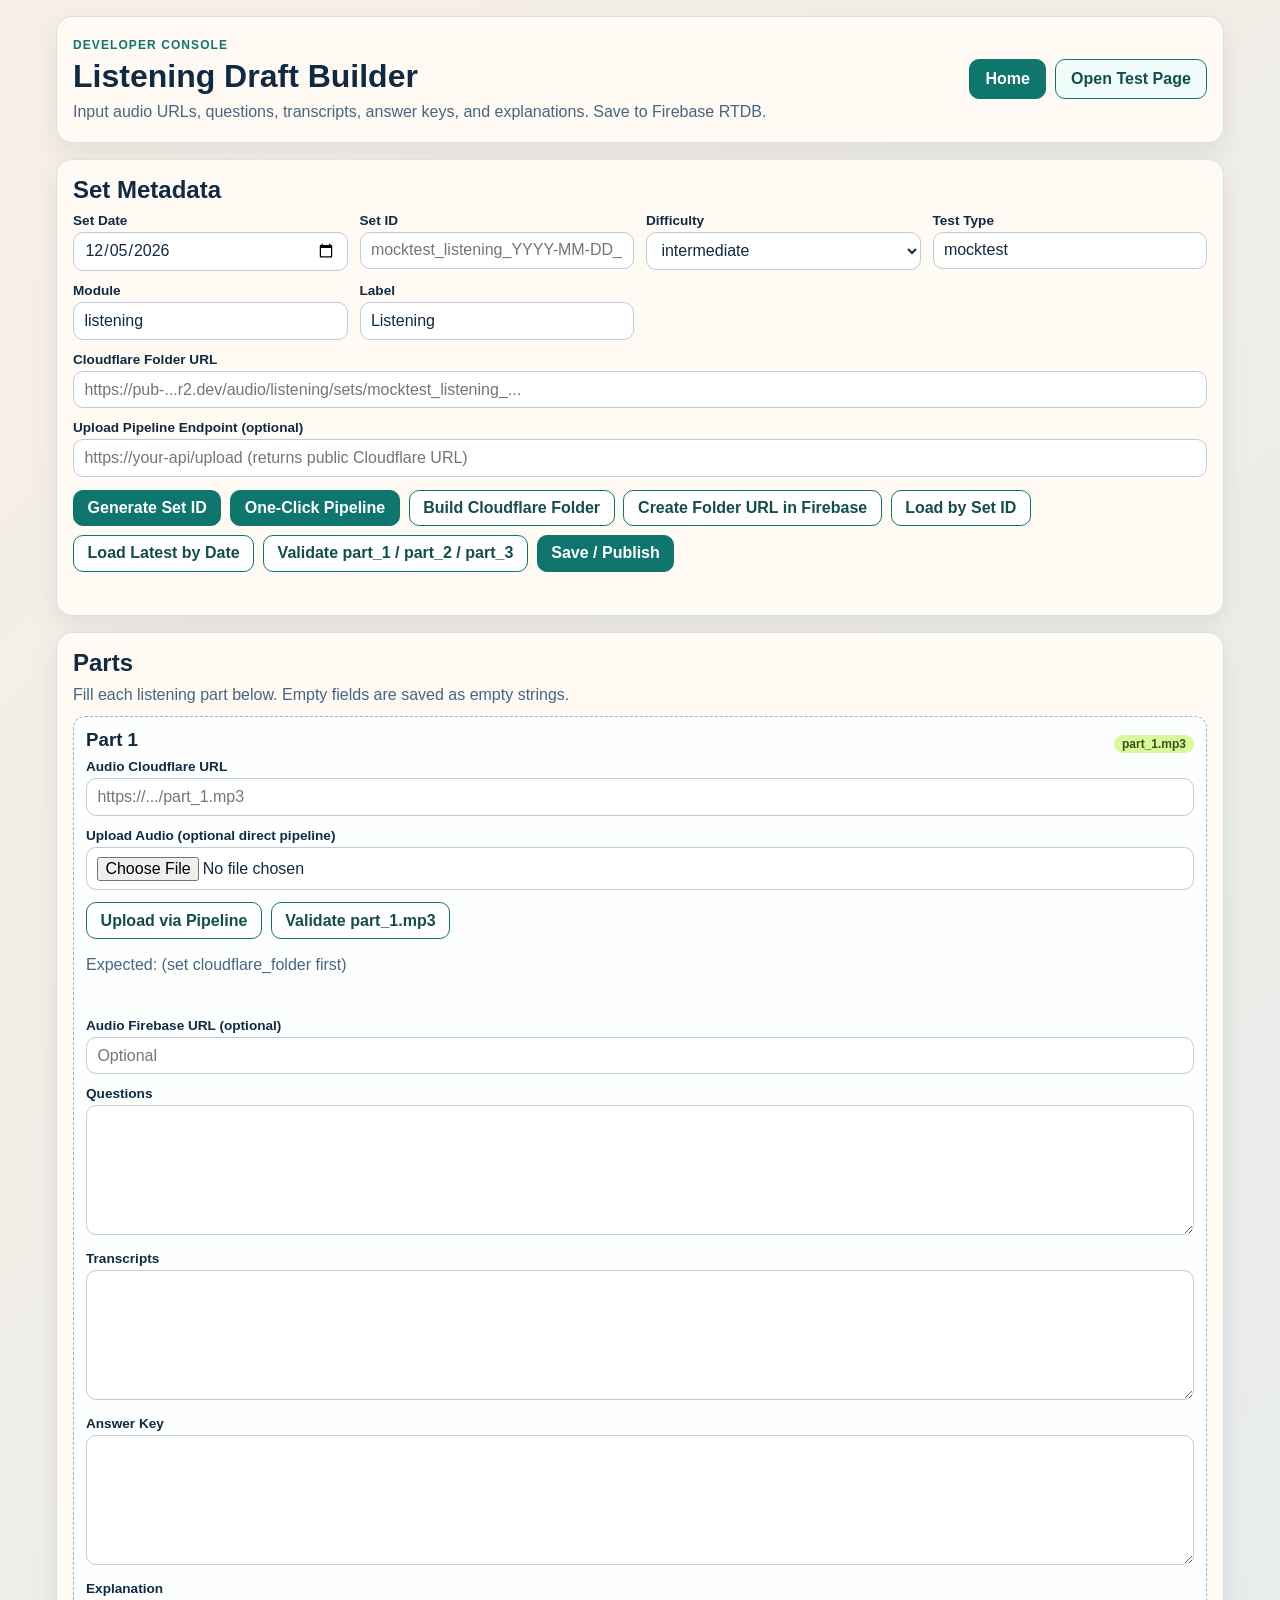
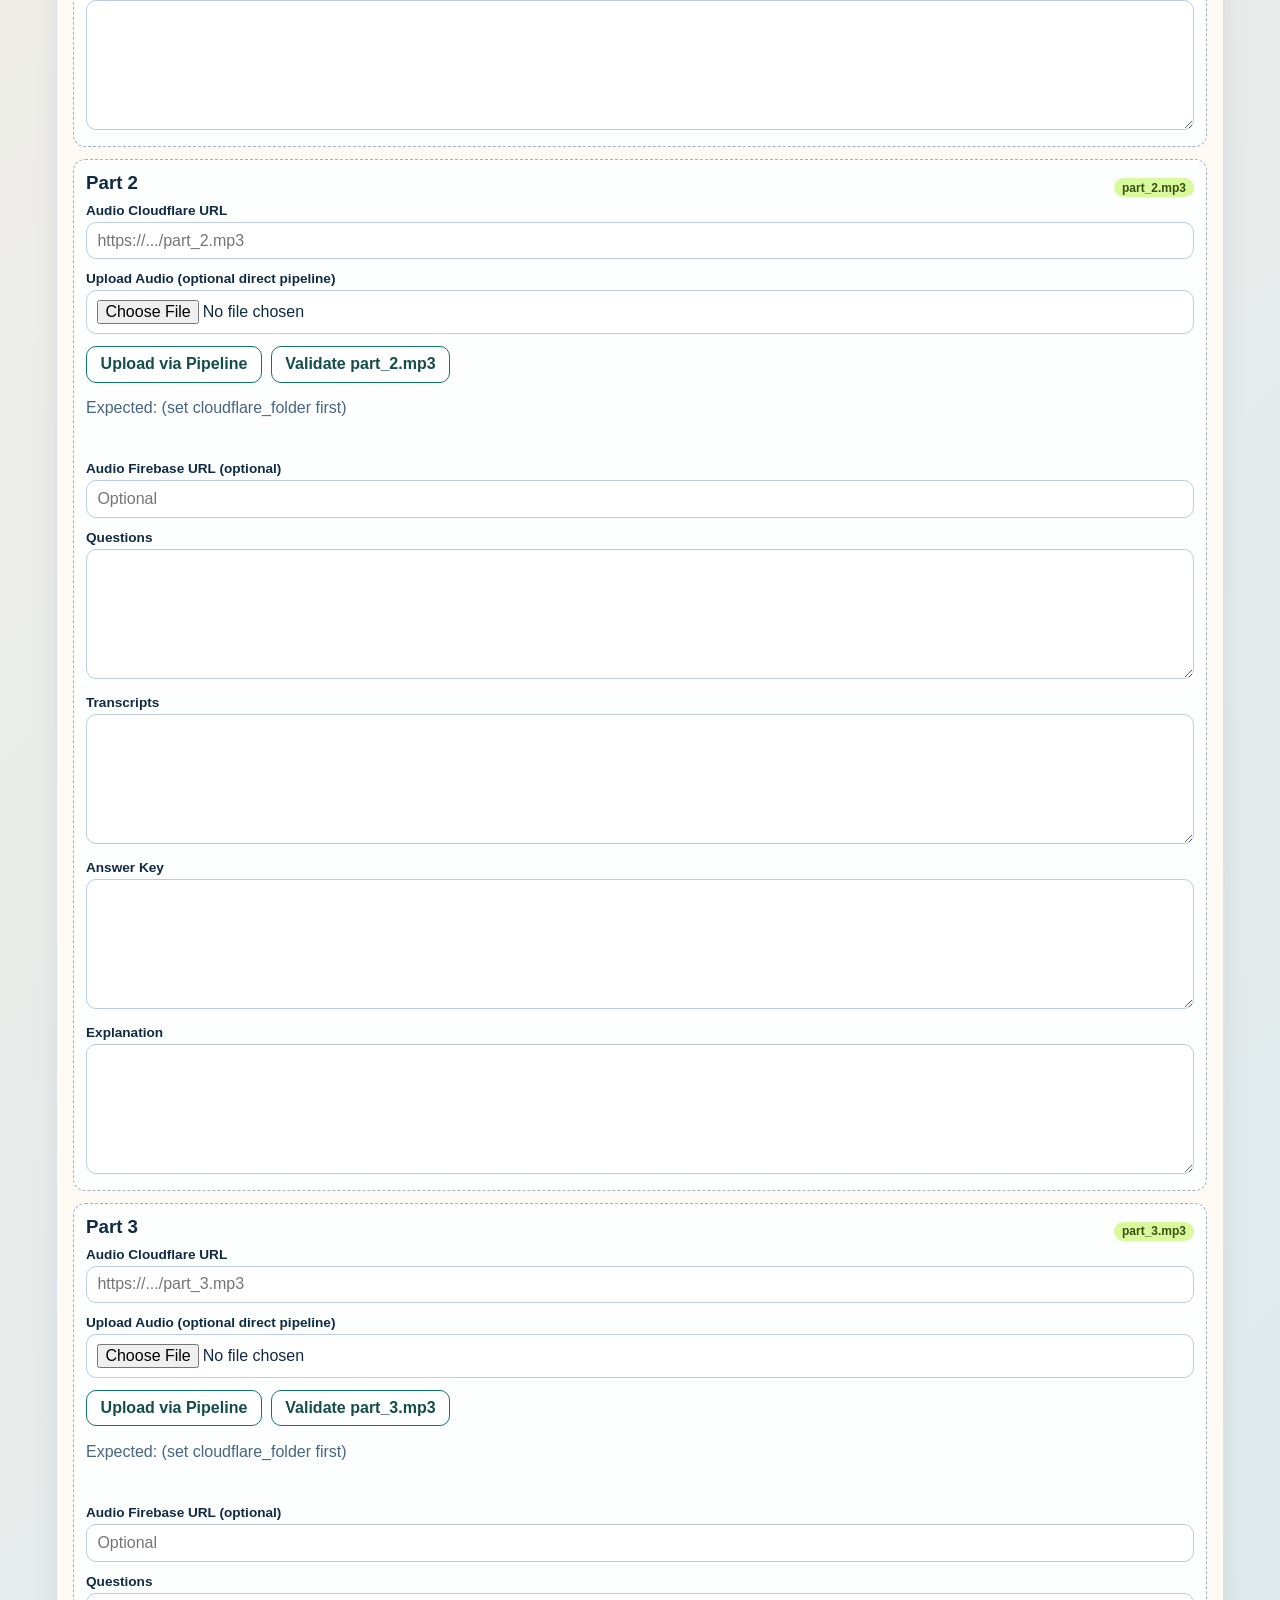
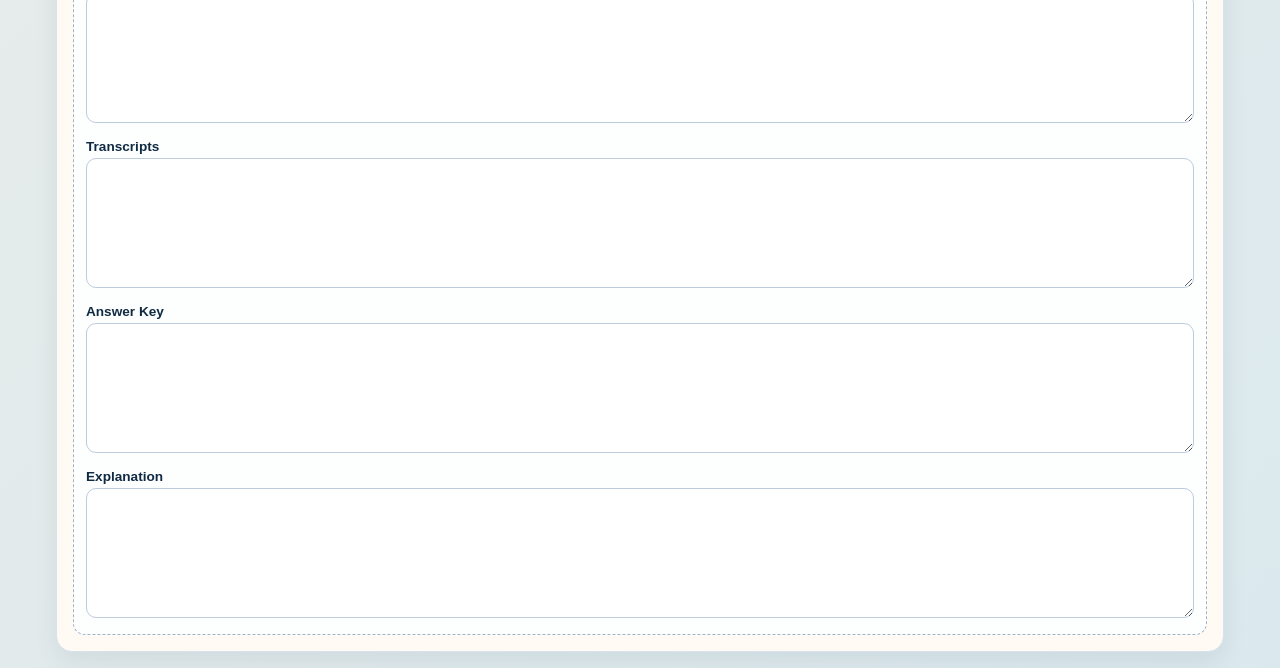
==== developer.html @ b763cd2a "1" ====
<!doctype html>
<html lang="en">
<head>
  <meta charset="UTF-8" />
  <meta name="viewport" content="width=device-width, initial-scale=1.0" />
  <title>TOEFL Listening Developer</title>
  <link rel="stylesheet" href="styles.css" />
</head>
<body>
  <main class="page-shell">
    <header class="page-header card">
      <div>
        <p class="eyebrow">Developer Console</p>
        <h1>Listening Draft Builder</h1>
        <p class="muted">Input audio URLs, questions, transcripts, answer keys, and explanations. Save to Firebase RTDB.</p>
      </div>
      <div class="actions">
        <a class="btn alt" href="index.html">Home</a>
        <a class="btn btn-secondary" id="openTestLink" href="test.html" target="_blank" rel="noopener">Open Test Page</a>
      </div>
    </header>

    <section class="grid">
      <article class="card">
        <h2>Set Metadata</h2>
        <div class="form-grid" id="metaForm">
          <div>
            <label for="setDate">Set Date</label>
            <input id="setDate" type="date" />
          </div>
          <div>
            <label for="setId">Set ID</label>
            <input id="setId" placeholder="mocktest_listening_YYYY-MM-DD_..." />
          </div>
          <div>
            <label for="difficulty">Difficulty</label>
            <select id="difficulty">
              <option>easy</option>
              <option selected>intermediate</option>
              <option>hard</option>
            </select>
          </div>
          <div>
            <label for="testType">Test Type</label>
            <input id="testType" value="mocktest" />
          </div>
          <div>
            <label for="module">Module</label>
            <input id="module" value="listening" />
          </div>
          <div>
            <label for="label">Label</label>
            <input id="label" value="Listening" />
          </div>
          <div class="full">
            <label for="cloudflareFolder">Cloudflare Folder URL</label>
            <input id="cloudflareFolder" placeholder="https://pub-...r2.dev/audio/listening/sets/mocktest_listening_..." />
          </div>
          <div class="full">
            <label for="uploadEndpoint">Upload Pipeline Endpoint (optional)</label>
            <input id="uploadEndpoint" placeholder="https://your-api/upload (returns public Cloudflare URL)" />
          </div>
        </div>

        <div class="actions" style="margin-top: 0.8rem;">
          <button id="btnGenerateId" type="button">Generate Set ID</button>
          <button id="btnOneClickPipeline" type="button">One-Click Pipeline</button>
          <button class="alt" id="btnBuildFolder" type="button">Build Cloudflare Folder</button>
          <button class="alt" id="btnCreateFolderDraft" type="button">Create Folder URL in Firebase</button>
          <button class="alt" id="btnLoadById" type="button">Load by Set ID</button>
          <button class="alt" id="btnLoadByDate" type="button">Load Latest by Date</button>
          <button class="alt" id="btnValidateAll" type="button">Validate part_1 / part_2 / part_3</button>
          <button id="btnSave" type="button">Save / Publish</button>
        </div>
        <div id="devStatus" class="status"></div>
      </article>

      <article class="card">
        <h2>Parts</h2>
        <p class="muted">Fill each listening part below. Empty fields are saved as empty strings.</p>
        <div id="partsContainer"></div>
      </article>
    </section>
  </main>

  <script src="app-config.js"></script>
  <script src="developer.js"></script>
</body>
</html>
---- styles.css ----
:root {
  --bg-1: #f7efe5;
  --bg-2: #dbe9ee;
  --panel: #fffaf4;
  --ink: #102a43;
  --muted: #486581;
  --accent: #0f766e;
  --accent-2: #134e4a;
  --warn: #9a3412;
  --border: #d9e2ec;
  --ok: #166534;
  --mono: "Consolas", "Courier New", monospace;
  --sans: "Segoe UI", "Trebuchet MS", "Verdana", sans-serif;
}

* {
  box-sizing: border-box;
}

body {
  margin: 0;
  font-family: var(--sans);
  color: var(--ink);
  min-height: 100vh;
  background:
    radial-gradient(1300px 500px at -10% -20%, #e9f7ef 10%, transparent 60%),
    radial-gradient(1000px 500px at 115% 120%, #ffe8cc 10%, transparent 65%),
    linear-gradient(135deg, var(--bg-1), var(--bg-2));
}

h1,
h2,
h3 {
  margin: 0 0 0.5rem;
  line-height: 1.2;
}

p {
  margin: 0.3rem 0;
}

a {
  color: var(--accent-2);
}

.center-shell {
  min-height: 100vh;
  display: grid;
  place-items: center;
  padding: 1rem;
}

.hero-card {
  width: min(900px, 100%);
  padding: 2rem;
  border-radius: 20px;
  border: 1px solid var(--border);
  background: linear-gradient(180deg, #fffdf9, #fff7ed);
  box-shadow: 0 20px 60px rgba(16, 42, 67, 0.18);
}

.eyebrow {
  text-transform: uppercase;
  font-size: 0.75rem;
  letter-spacing: 0.09em;
  color: var(--accent);
  font-weight: 700;
}

.lead {
  color: var(--muted);
  max-width: 70ch;
}

.hero-actions {
  display: flex;
  gap: 0.75rem;
  margin-top: 1.25rem;
  flex-wrap: wrap;
}

.btn {
  border: 1px solid var(--accent);
  background: var(--accent);
  color: #fff;
  text-decoration: none;
  border-radius: 10px;
  padding: 0.62rem 0.95rem;
  font-weight: 700;
  cursor: pointer;
}

.btn:hover {
  filter: brightness(0.95);
}

.btn-secondary {
  background: #f0fdfa;
  color: #134e4a;
}

.page-shell {
  max-width: 1200px;
  margin: 0 auto;
  padding: 1rem;
}

.page-header {
  display: flex;
  justify-content: space-between;
  align-items: center;
  gap: 0.8rem;
  margin-bottom: 1rem;
}

.muted {
  color: var(--muted);
}

.grid {
  display: grid;
  grid-template-columns: 1fr;
  gap: 1rem;
}

.card {
  background: var(--panel);
  border: 1px solid var(--border);
  border-radius: 16px;
  padding: 1rem;
  box-shadow: 0 10px 25px rgba(16, 42, 67, 0.08);
}

.form-grid {
  display: grid;
  grid-template-columns: repeat(4, minmax(0, 1fr));
  gap: 0.75rem;
}

.form-grid .full {
  grid-column: 1 / -1;
}

label {
  display: block;
  font-size: 0.85rem;
  font-weight: 700;
  margin-bottom: 0.25rem;
}

input,
select,
textarea,
button {
  font: inherit;
}

input,
select,
textarea {
  width: 100%;
  border: 1px solid #bcccdc;
  background: #ffffff;
  color: var(--ink);
  border-radius: 10px;
  padding: 0.55rem 0.65rem;
}

textarea {
  min-height: 130px;
  resize: vertical;
  font-family: var(--mono);
  font-size: 0.88rem;
}

.actions {
  display: flex;
  gap: 0.55rem;
  flex-wrap: wrap;
}

button {
  border: 1px solid var(--accent);
  background: var(--accent);
  color: #fff;
  border-radius: 10px;
  padding: 0.52rem 0.85rem;
  font-weight: 700;
  cursor: pointer;
}

button.alt {
  background: #fff;
  color: var(--accent-2);
}

.status {
  margin-top: 0.5rem;
  min-height: 1.2rem;
  font-size: 0.88rem;
}

.status.ok {
  color: var(--ok);
}

.status.warn {
  color: var(--warn);
}

.part-card {
  border: 1px dashed #9fb3c8;
  border-radius: 12px;
  padding: 0.75rem;
  margin-top: 0.75rem;
  background: #fcfffe;
}

.part-header {
  display: flex;
  justify-content: space-between;
  align-items: center;
  gap: 0.6rem;
}

.badge {
  background: #d9f99d;
  color: #365314;
  border-radius: 99px;
  padding: 0.15rem 0.5rem;
  font-size: 0.75rem;
  font-weight: 700;
}

.viewer-part {
  padding-top: 0.8rem;
  border-top: 1px solid var(--border);
  margin-top: 0.8rem;
}

.viewer-section {
  margin-top: 0.45rem;
}

.viewer-section pre {
  margin: 0.25rem 0 0;
  background: #fff;
  border: 1px solid var(--border);
  border-radius: 8px;
  padding: 0.6rem;
  white-space: pre-wrap;
  word-break: break-word;
  font-family: var(--mono);
  font-size: 0.84rem;
}

.audio {
  width: 100%;
  margin-top: 0.4rem;
}

.live-pill {
  display: inline-flex;
  align-items: center;
  gap: 0.4rem;
  padding: 0.25rem 0.5rem;
  border: 1px solid #99f6e4;
  background: #f0fdfa;
  border-radius: 999px;
  font-size: 0.8rem;
  color: #115e59;
  font-weight: 700;
}

.live-dot {
  width: 9px;
  height: 9px;
  border-radius: 50%;
  background: #0f766e;
  animation: pulse 1.8s infinite;
}

@keyframes pulse {
  0% {
    transform: scale(1);
    opacity: 1;
  }
  70% {
    transform: scale(1.45);
    opacity: 0.4;
  }
  100% {
    transform: scale(1);
    opacity: 1;
  }
}

@media (max-width: 900px) {
  .form-grid {
    grid-template-columns: repeat(2, minmax(0, 1fr));
  }
}

@media (max-width: 640px) {
  .form-grid {
    grid-template-columns: 1fr;
  }

  .page-header {
    align-items: flex-start;
    flex-direction: column;
  }
}
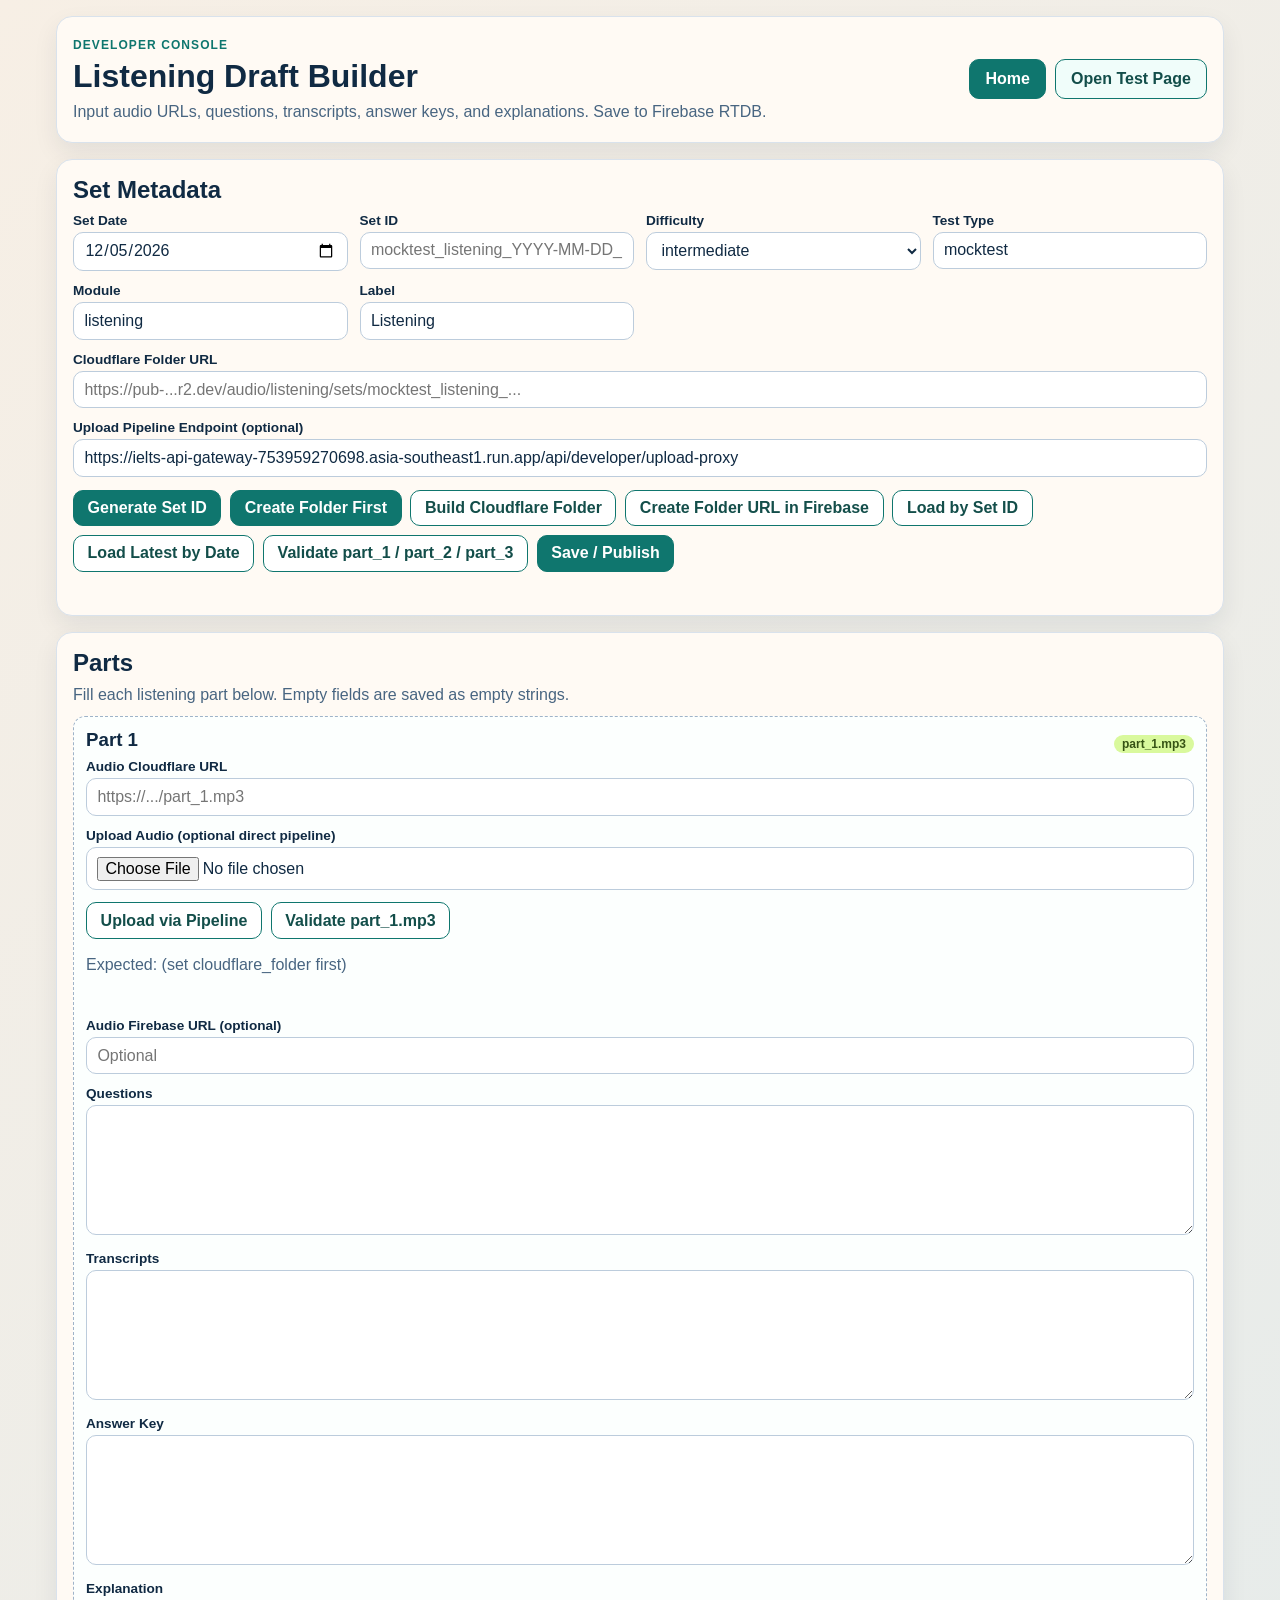
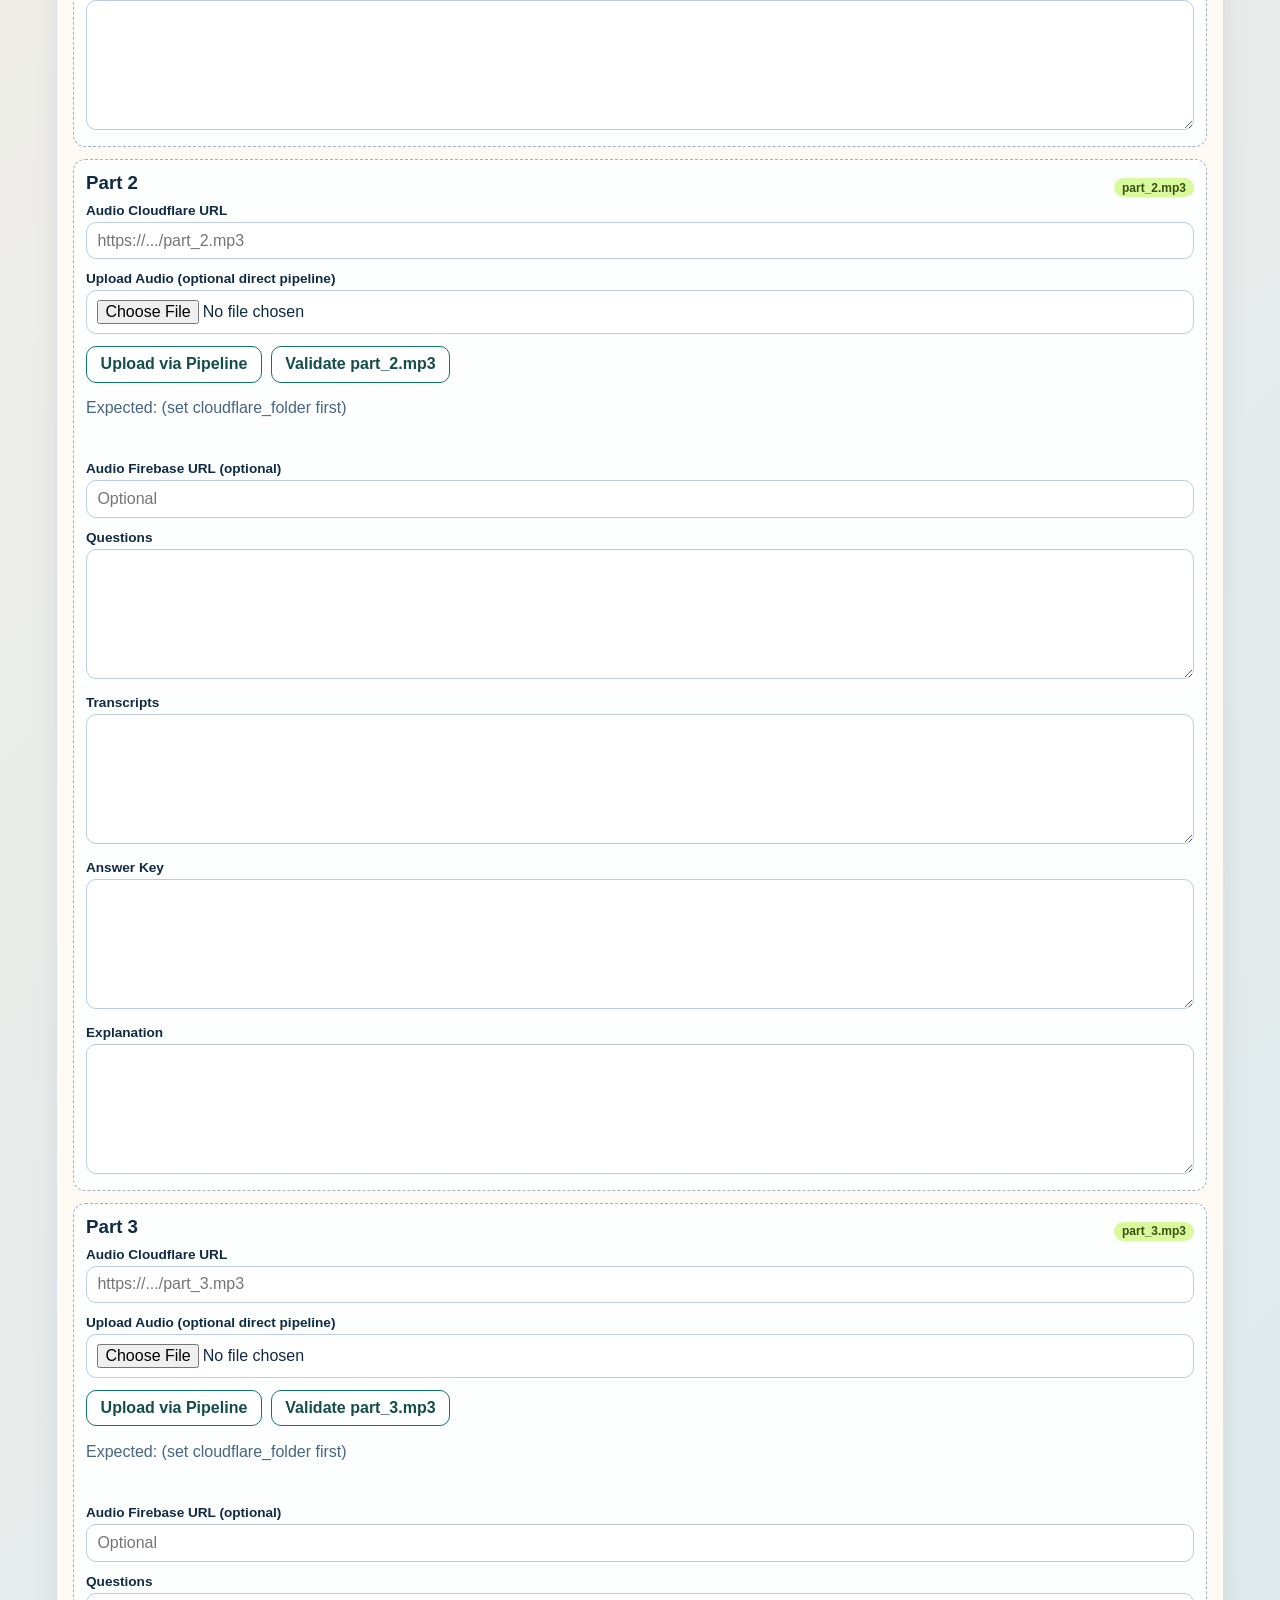
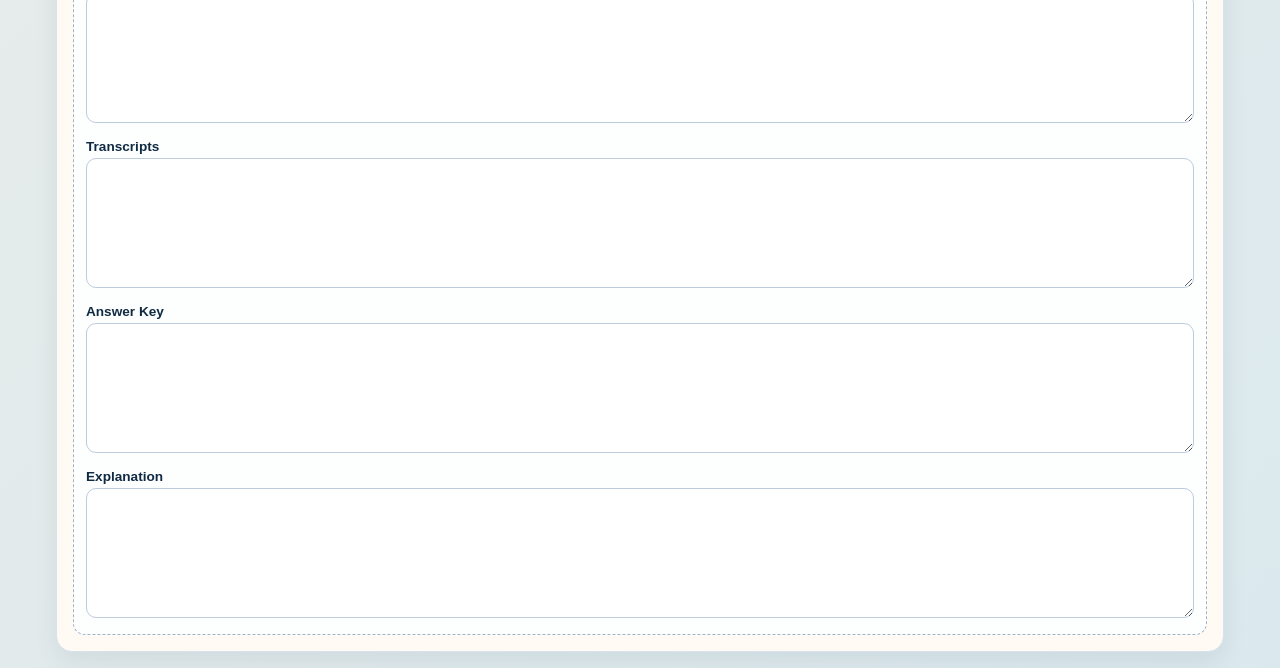
==== commit 9098ce14: "145" ====
--- a/developer.html
+++ b/developer.html
@@ -64,7 +64,7 @@
 
         <div class="actions" style="margin-top: 0.8rem;">
           <button id="btnGenerateId" type="button">Generate Set ID</button>
-          <button id="btnOneClickPipeline" type="button">One-Click Pipeline</button>
+          <button id="btnOneClickPipeline" type="button">Create Folder First</button>
           <button class="alt" id="btnBuildFolder" type="button">Build Cloudflare Folder</button>
           <button class="alt" id="btnCreateFolderDraft" type="button">Create Folder URL in Firebase</button>
           <button class="alt" id="btnLoadById" type="button">Load by Set ID</button>
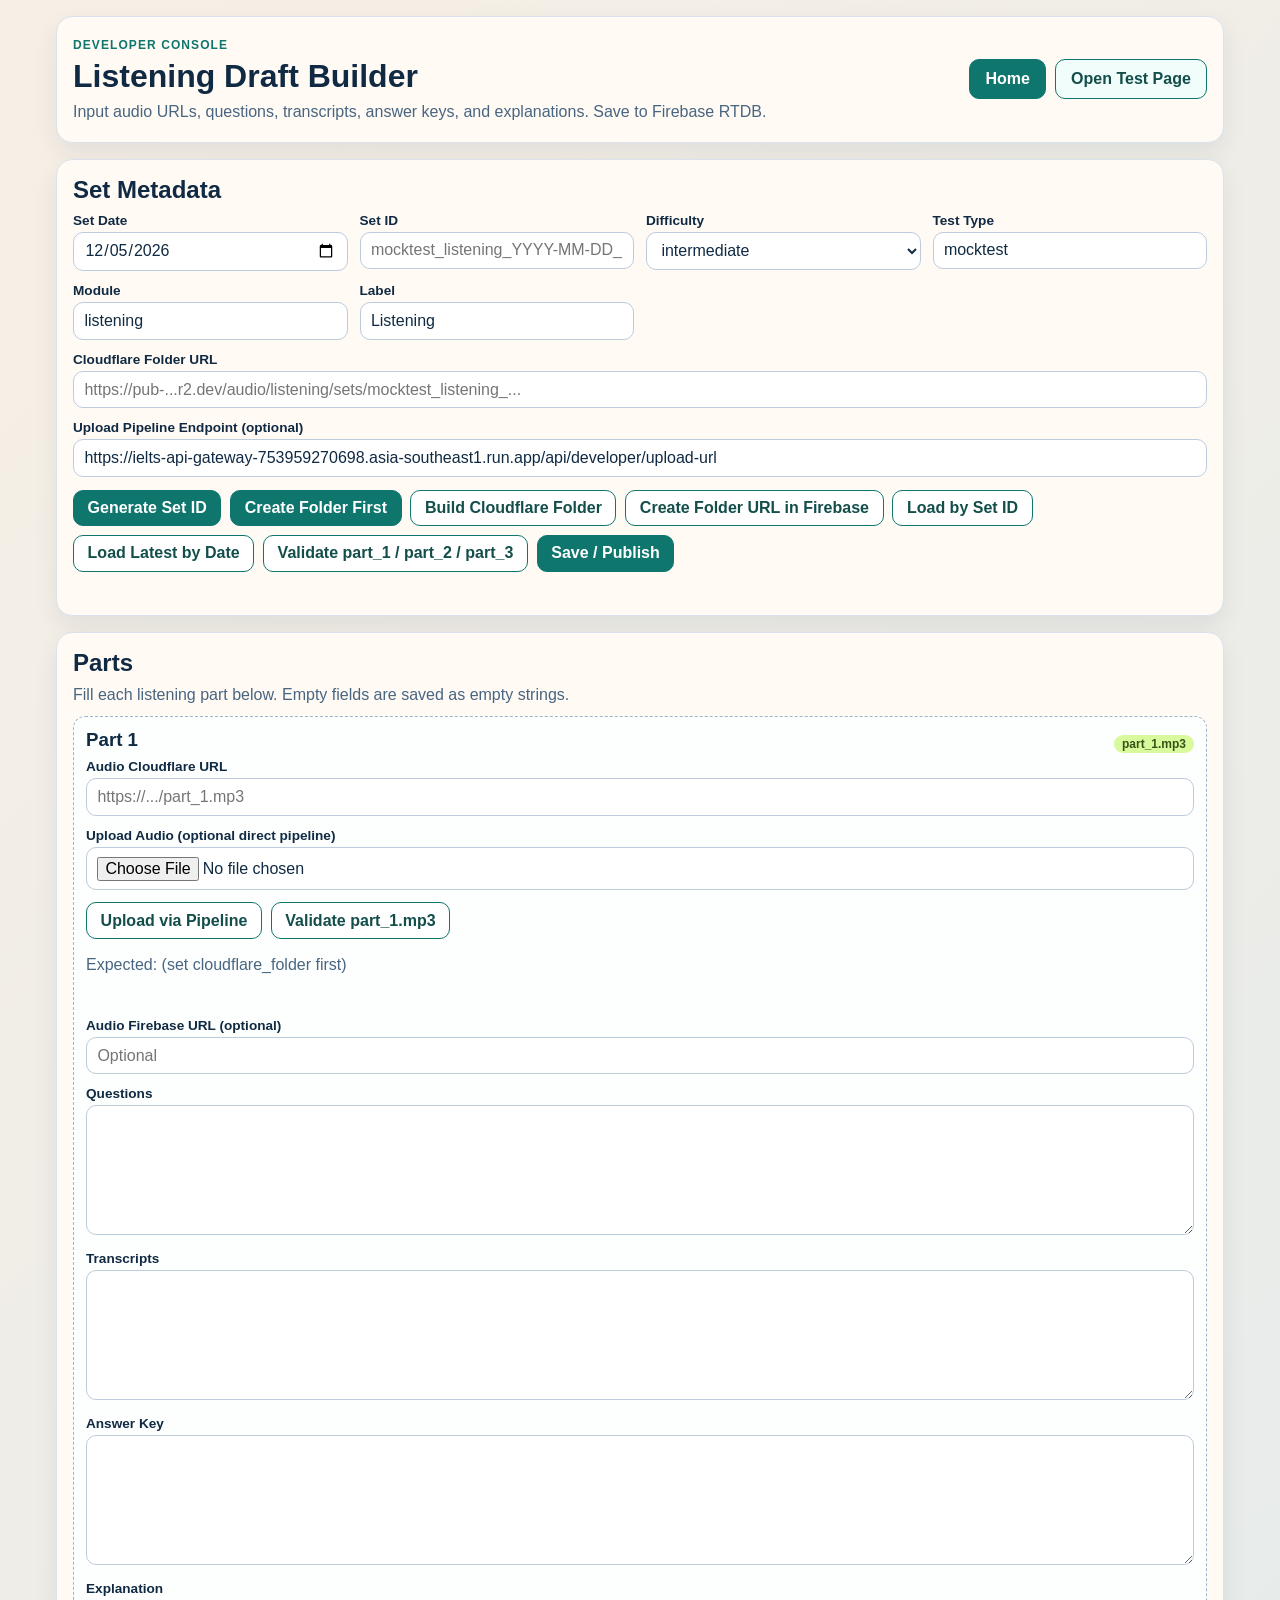
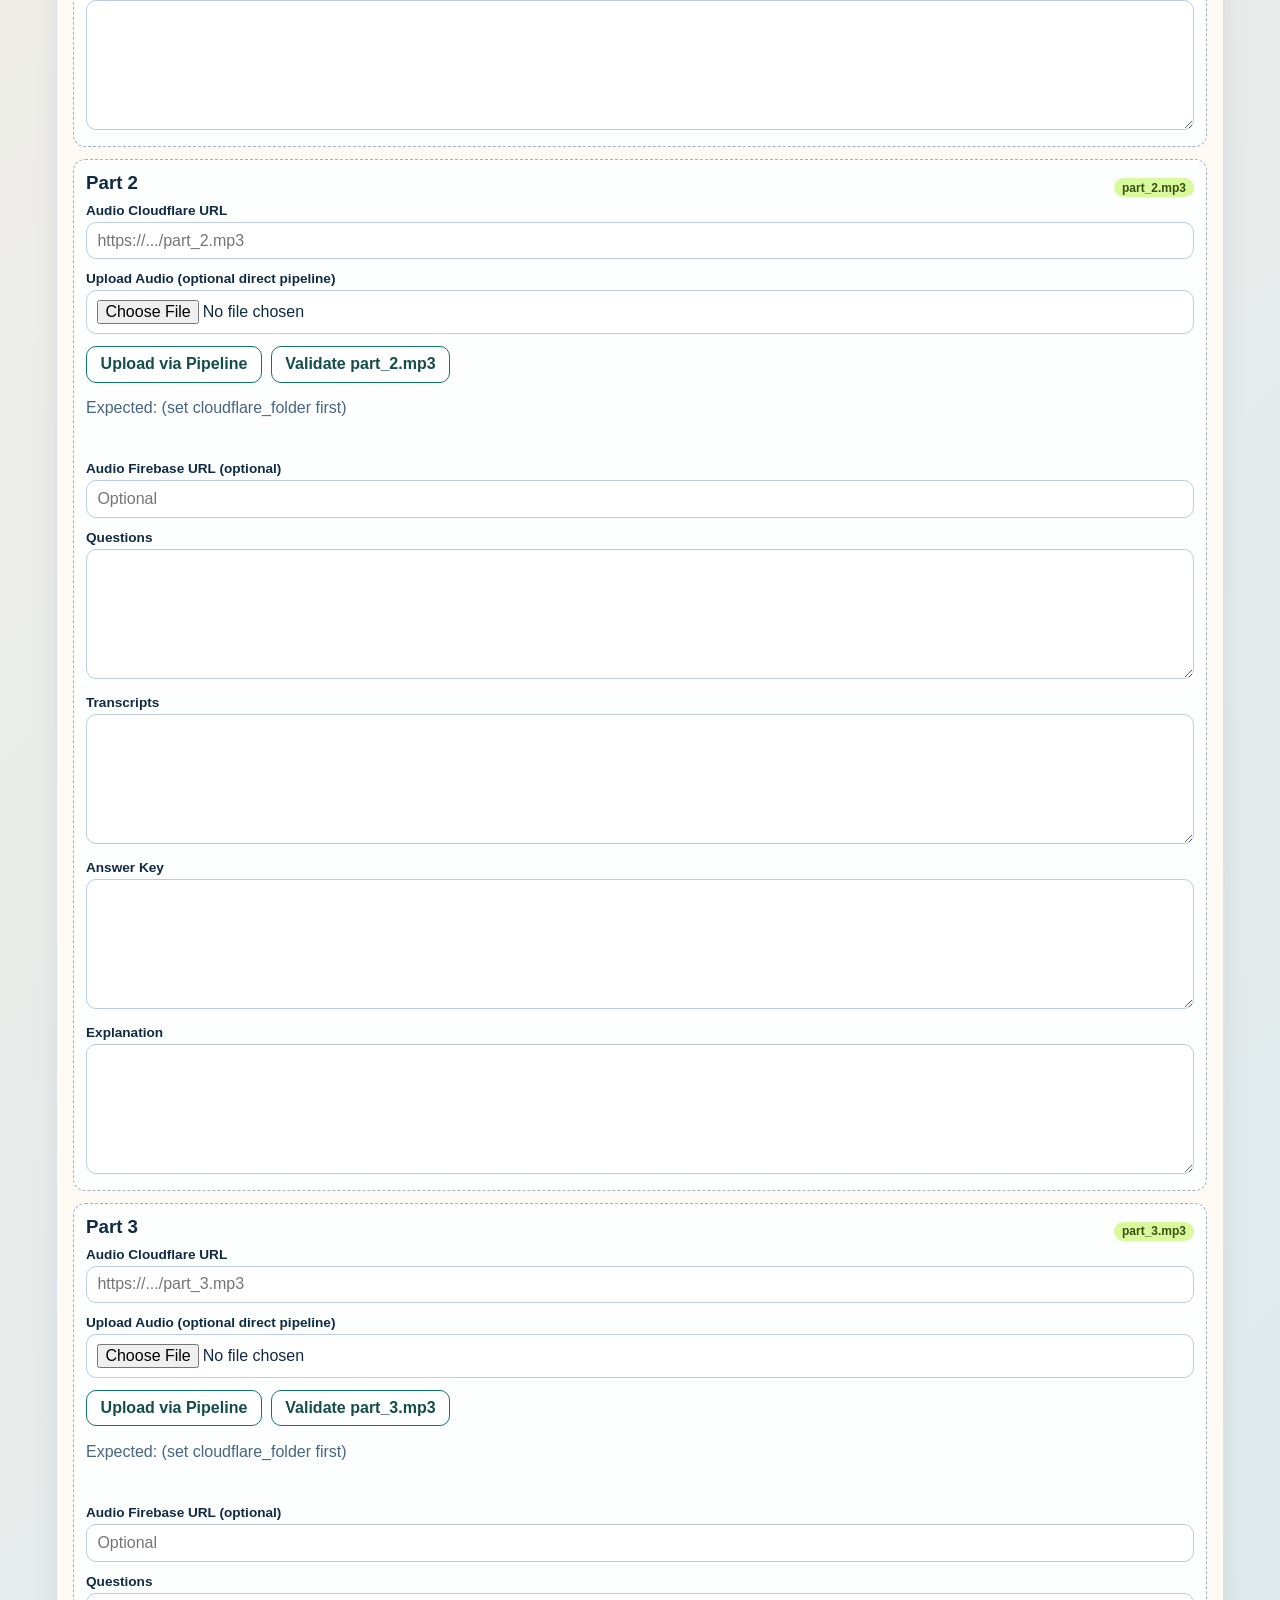
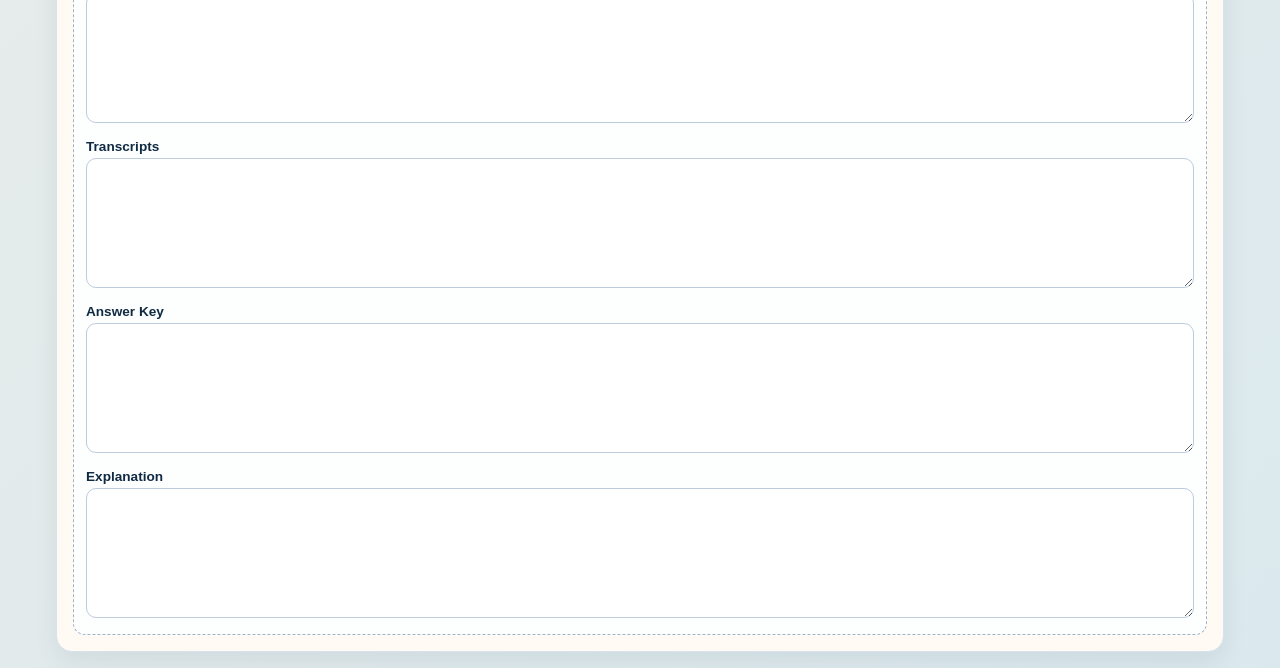
==== commit 0b2c4f71: "Force canonical upload endpoint and bust dev page cache" ====
--- a/developer.html
+++ b/developer.html
@@ -84,6 +84,6 @@
   </main>
 
   <script src="app-config.js"></script>
-  <script src="developer.js"></script>
+  <script src="developer.js?v=20260804b"></script>
 </body>
 </html>
